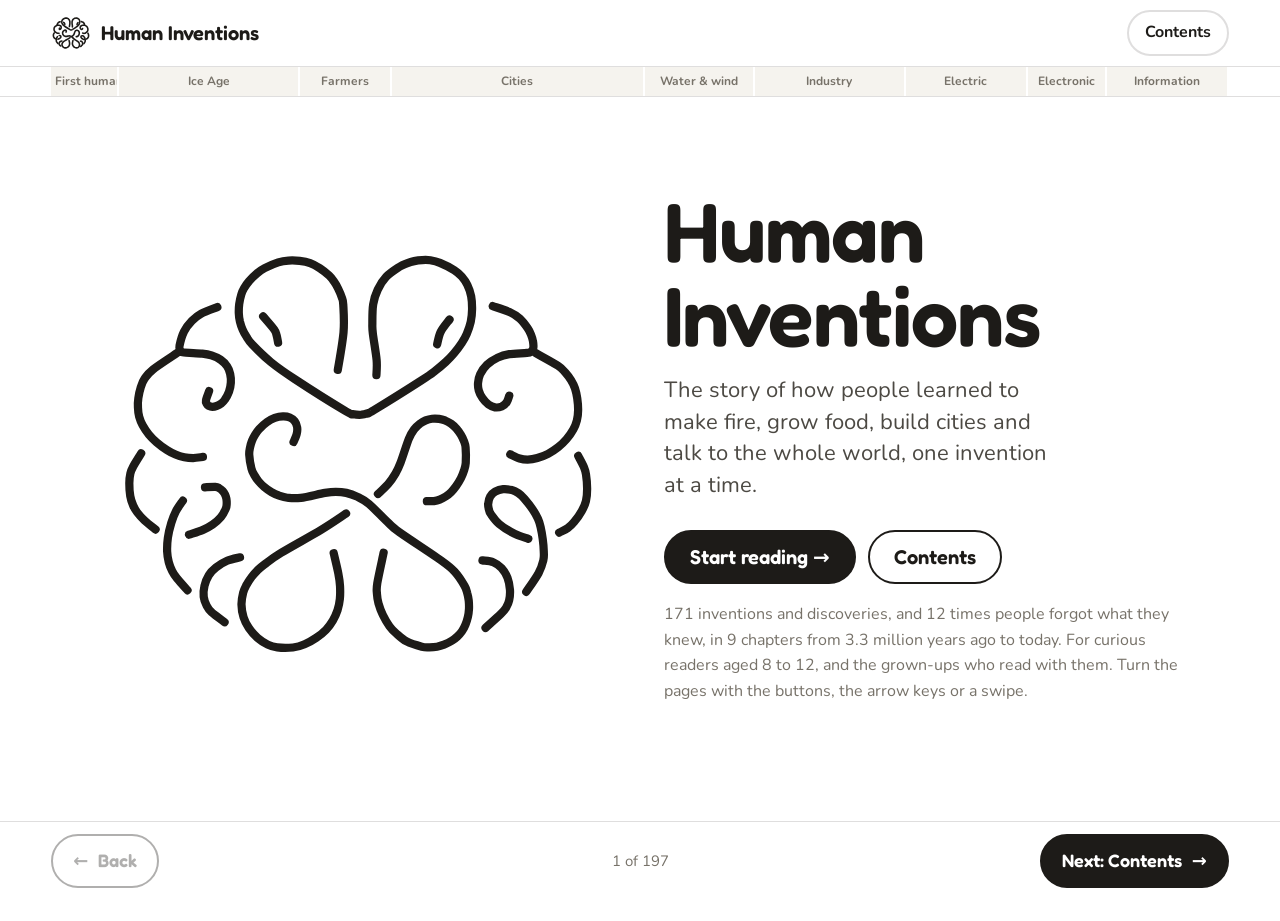
==== story/index.html @ f58d455e "Add the picture book: Human Inventions for ages 8 to 12 A children's encyclopedia at /story/ that te" ====
<!DOCTYPE html>
<html lang="en">
<head>
<meta charset="utf-8">
<meta name="viewport" content="width=device-width, initial-scale=1">
<title>Human Inventions: the story</title>
<meta name="description" content="A picture-book encyclopedia for curious readers aged 8 to 12: the story of human inventions in time order, from the first stone tool to AI.">
<meta property="og:type" content="website">
<meta property="og:title" content="Human Inventions: the story">
<meta property="og:description" content="The story of human inventions in time order, from the first stone tool to AI, for readers aged 8 to 12.">
<meta property="og:url" content="https://y87cbw5jrm-svg.github.io/human-inventions/story/">
<meta property="og:image" content="https://y87cbw5jrm-svg.github.io/human-inventions/story/og.png">
<meta name="twitter:card" content="summary_large_image">
<link rel="icon" href="../logo.svg" type="image/svg+xml">
<link rel="preconnect" href="https://fonts.googleapis.com">
<link rel="preconnect" href="https://fonts.gstatic.com" crossorigin>
<link rel="stylesheet" href="https://fonts.googleapis.com/css2?family=Fredoka:wght@500;600&family=Nunito:wght@400;600;700;800&display=swap">
<link rel="stylesheet" href="story.css">
</head>
<body>
<svg width="0" height="0" style="position:absolute" aria-hidden="true"><defs><g id="brand-mark"><path d="M761.0 142.0C766.4 143.9 784.6 149.4 793.4 153.4C802.2 157.5 807.7 161.1 813.6 166.3C819.5 171.6 825.1 179.6 828.7 184.9C832.4 190.1 833.8 193.9 835.5 198.1C837.2 202.3 838.5 205.9 839.1 210.2C839.8 214.4 840.4 219.9 839.7 223.4C839.0 226.8 836.9 229.2 834.9 230.8C832.8 232.4 834.3 232.3 827.3 233.0C820.3 233.8 802.5 233.9 793.1 235.4C783.6 236.9 777.8 238.7 770.6 242.1C763.4 245.6 755.4 250.5 749.7 255.9C744.0 261.3 739.3 268.6 736.5 274.4C733.6 280.3 732.9 285.8 732.4 291.0C732.0 296.3 732.3 301.0 733.8 306.0C735.2 311.0 737.9 316.4 741.1 320.9C744.2 325.4 748.7 330.2 752.7 333.2C756.7 336.1 760.9 338.0 765.2 338.7C769.4 339.3 774.5 338.6 778.3 337.0C782.1 335.3 785.6 332.4 788.0 328.9C790.5 325.4 792.2 318.1 793.0 316.0"/><path d="M226.0 144.0C220.8 146.1 203.1 152.0 194.8 156.5C186.6 160.9 182.1 164.9 176.5 170.7C170.9 176.5 165.2 183.5 161.2 191.5C157.2 199.5 153.8 212.9 152.6 218.8C151.3 224.7 152.6 224.9 153.6 227.1C154.5 229.2 151.2 230.5 158.4 231.7C165.6 232.9 187.4 233.2 196.8 234.2C206.1 235.2 208.5 235.8 214.5 237.9C220.4 239.9 227.2 242.7 232.3 246.2C237.4 249.7 241.8 254.3 244.9 258.9C248.0 263.4 249.7 268.2 250.9 273.5C252.1 278.8 252.6 284.8 252.2 290.6C251.9 296.3 250.6 302.6 248.7 308.1C246.7 313.6 243.2 319.9 240.6 323.7C238.1 327.6 236.2 329.1 233.6 331.1C231.0 333.1 228.1 334.8 225.1 335.9C222.2 337.0 218.8 337.7 216.2 337.7C213.6 337.7 211.3 336.9 209.5 335.9C207.6 335.0 206.3 333.6 205.4 331.8C204.4 329.9 203.1 329.1 203.9 325.0C204.6 320.8 209.0 310.0 210.0 307.0"/><path d="M315.0 162.0C318.5 166.2 331.8 181.1 336.2 187.2C340.5 193.3 339.8 194.3 341.1 198.6C342.4 202.9 343.5 210.6 344.0 213.0"/><path d="M677.0 168.0C674.1 172.0 663.8 183.9 659.8 191.9C655.8 199.9 654.1 212.0 653.0 216.0"/><path d="M460.0 266.0C461.9 253.8 469.3 214.0 471.1 192.9C472.9 171.8 471.2 150.5 470.6 139.2C470.0 127.9 469.3 130.1 467.6 124.9C465.9 119.7 463.0 113.0 460.5 107.9C458.1 102.9 455.8 98.7 452.8 94.5C449.9 90.3 447.7 87.0 443.1 82.7C438.5 78.4 431.3 72.6 425.1 68.5C419.0 64.5 412.7 60.8 406.2 58.4C399.6 56.0 393.0 54.9 386.0 54.1C379.0 53.3 371.0 53.0 364.1 53.5C357.1 54.0 352.0 54.6 344.3 57.1C336.6 59.5 324.8 64.8 317.9 68.3C311.1 71.8 308.3 74.0 303.3 78.1C298.3 82.3 292.1 88.5 287.9 93.2C283.8 98.0 280.9 102.2 278.3 106.5C275.8 110.9 274.2 114.0 272.6 119.2C271.0 124.5 269.3 131.9 268.5 138.0C267.7 144.1 267.5 150.4 267.7 156.0C267.9 161.6 268.6 166.4 269.8 171.7C271.1 176.9 272.9 182.6 275.1 187.6C277.2 192.6 279.5 196.8 282.7 201.7C285.9 206.6 286.2 208.8 294.1 217.0C302.0 225.2 316.2 239.6 330.0 250.8C343.8 262.0 352.8 268.4 376.8 284.1C400.8 299.9 455.0 334.0 474.0 345.3C493.1 356.6 485.7 350.7 491.0 352.0C496.3 353.3 501.4 353.2 505.8 353.0C510.1 352.7 513.2 351.8 517.2 350.3C521.1 348.9 512.2 355.0 529.7 344.3C547.2 333.7 602.2 299.3 622.1 286.5C642.1 273.7 641.3 273.7 649.3 267.6C657.2 261.6 663.7 256.0 669.8 250.4C675.8 244.7 680.5 239.9 685.6 233.8C690.8 227.7 696.6 220.1 700.8 213.7C704.9 207.4 707.6 202.7 710.5 195.9C713.4 189.1 716.4 180.8 718.2 172.8C719.9 164.8 720.7 156.4 720.8 148.0C720.9 139.7 720.5 130.6 719.0 122.8C717.5 114.9 714.8 107.4 711.7 101.0C708.7 94.7 705.1 89.5 700.9 84.7C696.6 79.9 693.4 76.7 686.3 72.2C679.2 67.8 666.1 61.3 658.4 58.1C650.6 54.9 645.5 54.0 639.7 53.0C634.0 52.1 629.2 52.3 624.0 52.6C618.8 52.8 613.3 53.5 608.3 54.6C603.3 55.6 598.9 57.0 594.1 58.8C589.3 60.7 586.3 61.4 579.5 65.8C572.8 70.2 560.8 77.9 553.8 85.2C546.8 92.6 541.8 101.1 537.6 110.0C533.4 118.9 530.4 127.7 528.7 138.7C526.9 149.7 527.2 166.5 527.1 176.0C527.0 185.5 526.7 183.9 528.1 195.6C529.5 207.4 534.2 233.4 535.4 246.8C536.5 260.2 535.1 271.1 535.0 276.0"/><path d="M374.0 406.0C375.0 403.4 379.1 394.9 380.2 390.1C381.4 385.4 381.6 381.3 381.0 377.3C380.3 373.2 378.7 368.9 376.3 365.7C373.9 362.6 370.5 360.1 366.7 358.5C362.9 356.9 358.2 356.1 353.3 356.3C348.4 356.4 342.6 357.5 337.5 359.3C332.3 361.2 327.3 363.9 322.3 367.4C317.4 370.9 311.7 376.3 307.8 380.4C304.0 384.6 301.5 388.2 299.1 392.1C296.7 396.0 294.8 399.8 293.2 403.8C291.6 407.9 290.4 412.0 289.5 416.6C288.7 421.1 287.5 424.2 288.0 431.1C288.4 437.9 290.5 451.1 292.2 457.6C293.8 464.2 295.6 466.2 297.9 470.3C300.2 474.4 302.8 478.3 306.0 482.2C309.3 486.1 313.2 490.1 317.4 493.7C321.5 497.2 326.3 500.5 331.1 503.3C335.9 506.1 341.1 508.4 346.2 510.3C351.4 512.1 355.0 513.5 362.0 514.3C369.0 515.0 375.8 516.1 388.0 514.5C400.2 512.9 423.7 506.8 435.1 504.8C446.4 502.9 449.2 502.7 456.1 502.7C463.0 502.7 469.6 503.2 476.5 504.8C483.4 506.3 490.1 508.5 497.4 512.1C504.7 515.7 510.6 518.1 520.3 526.2C530.1 534.4 546.1 551.9 556.0 561.0C565.9 570.2 561.6 568.3 579.4 581.1C597.2 593.8 644.7 624.6 662.8 637.6C680.9 650.6 680.7 651.1 687.9 659.0C695.2 667.0 702.3 678.7 706.2 685.5C710.1 692.2 710.1 694.7 711.4 699.5C712.8 704.2 713.7 708.9 714.3 714.0C714.8 719.1 715.0 724.7 714.8 730.0C714.5 735.3 713.8 740.7 712.7 745.8C711.5 750.9 709.9 756.0 708.0 760.7C706.1 765.3 703.8 769.7 701.2 773.6C698.5 777.5 695.3 781.0 692.0 784.0C688.7 787.1 685.7 789.5 681.4 792.1C677.1 794.7 671.0 797.7 666.3 799.6C661.5 801.5 657.5 802.7 652.7 803.6C648.0 804.4 642.9 804.7 638.0 804.7C633.0 804.7 630.5 805.4 623.1 803.5C615.7 801.6 601.9 797.7 593.7 793.4C585.4 789.2 579.1 782.9 573.6 778.0C568.1 773.1 564.9 770.1 560.5 764.0C556.1 757.9 550.9 748.8 547.3 741.4C543.7 734.0 540.9 726.2 539.0 719.4C537.1 712.7 536.4 707.4 536.0 700.8C535.6 694.3 534.6 693.3 536.7 680.0C538.9 666.7 547.0 630.8 549.0 621.0"/><path d="M78.0 428.0C75.5 432.2 66.3 446.5 62.8 453.0C59.3 459.5 58.4 461.4 57.1 466.9C55.8 472.4 55.1 478.7 55.0 486.0C55.0 493.4 55.6 503.6 56.8 510.8C58.0 518.1 60.2 524.0 62.5 529.3C64.7 534.6 66.6 537.8 70.3 542.7C74.0 547.6 78.6 553.0 84.6 558.5C90.5 564.1 102.4 573.1 106.0 576.0"/><path d="M795.0 430.0C798.0 431.3 807.6 436.4 813.2 438.1C818.9 439.8 823.2 440.4 828.9 440.3C834.6 440.1 841.0 439.0 847.6 437.1C854.2 435.2 861.7 432.4 868.4 428.9C875.1 425.5 881.9 421.0 887.8 416.3C893.8 411.6 899.4 406.2 904.3 400.5C909.2 394.8 914.0 388.1 917.4 381.9C920.7 375.8 922.9 369.9 924.5 363.6C926.1 357.3 926.7 351.1 926.8 344.0C926.9 336.9 926.1 328.2 925.1 321.1C924.1 314.1 922.7 307.6 920.7 301.7C918.7 295.9 916.1 291.1 913.0 286.0C909.9 280.9 906.2 275.9 901.9 271.1C897.6 266.4 897.0 264.0 887.4 257.7C877.7 251.3 851.2 237.1 844.0 233.0"/><path d="M927.0 433.0C928.8 436.6 935.5 448.7 938.1 454.8C940.6 460.8 941.1 462.1 942.1 469.1C943.2 476.1 944.3 488.4 944.3 497.0C944.3 505.6 943.8 513.3 942.0 520.4C940.3 527.6 937.7 533.2 933.9 540.0C930.1 546.8 923.7 555.8 919.1 561.3C914.6 566.9 911.4 569.8 906.5 573.3C901.6 576.7 892.7 580.5 890.0 582.0"/><path d="M198.0 435.0C194.8 435.3 184.9 437.0 178.9 437.1C172.8 437.1 167.4 436.6 161.7 435.5C156.0 434.4 150.3 432.7 144.7 430.3C139.1 428.0 134.1 425.4 128.0 421.5C121.8 417.5 113.8 411.6 108.0 406.6C102.2 401.7 97.6 397.1 93.1 391.6C88.6 386.1 84.1 379.5 80.9 373.6C77.8 367.8 75.7 362.3 74.1 356.6C72.6 350.8 72.0 344.9 71.8 339.0C71.5 333.1 71.5 327.6 72.5 321.0C73.4 314.4 75.4 305.5 77.4 299.2C79.4 293.0 80.5 289.1 84.4 283.4C88.4 277.7 90.5 273.4 101.1 265.0C111.7 256.6 140.2 238.3 148.0 233.0"/><path d="M202.0 494.0C205.4 493.8 217.5 492.7 222.1 493.0C226.7 493.3 227.4 494.5 229.7 495.8C232.1 497.1 234.3 498.9 236.1 500.8C237.9 502.7 239.4 504.9 240.7 507.5C241.9 510.1 243.0 513.1 243.6 516.3C244.1 519.5 244.3 523.4 244.1 526.7C243.9 530.0 244.1 531.7 242.2 535.9C240.4 540.1 237.2 546.7 232.9 551.8C228.6 556.9 222.4 562.4 216.6 566.6C210.8 570.7 205.7 573.4 198.1 576.6C190.5 579.9 175.5 584.4 171.0 586.0"/><path d="M538.0 507.0C541.3 503.8 551.9 494.6 557.6 487.9C563.3 481.2 568.1 473.9 572.2 466.9C576.3 459.9 577.7 457.0 582.0 445.8C586.3 434.6 593.6 410.5 598.0 399.6C602.5 388.8 605.4 385.5 608.9 380.7C612.5 375.8 615.7 373.4 619.3 370.6C623.0 367.9 626.7 365.7 630.7 364.0C634.7 362.4 638.8 361.3 643.1 360.8C647.4 360.3 652.4 360.5 656.7 361.0C660.9 361.6 664.4 362.6 668.3 364.1C672.2 365.7 676.2 367.8 679.8 370.4C683.5 373.0 687.0 376.2 690.2 379.7C693.3 383.3 696.5 387.6 698.9 391.6C701.3 395.5 703.1 399.4 704.7 403.5C706.2 407.7 707.5 409.2 708.2 416.5C708.8 423.7 709.0 439.3 708.5 446.9C707.9 454.5 706.5 457.2 704.9 462.1C703.4 466.9 701.7 471.2 699.2 476.1C696.7 480.9 693.2 486.8 690.1 491.3C686.9 495.9 683.5 499.9 680.2 503.2C676.8 506.6 673.6 509.2 669.9 511.6C666.2 514.0 661.7 516.3 657.9 517.8C654.0 519.4 650.9 520.1 646.7 520.7C642.6 521.2 635.3 520.9 633.0 521.0"/><path d="M159.0 520.0C156.7 523.5 149.2 533.5 145.4 540.7C141.7 547.9 139.1 554.6 136.5 563.2C133.9 571.7 131.2 582.7 129.9 592.0C128.6 601.3 128.2 611.0 128.5 618.9C128.8 626.8 130.0 633.0 131.6 639.3C133.2 645.6 135.6 651.6 138.3 656.9C140.9 662.2 142.7 664.8 147.7 671.0C152.6 677.2 164.6 690.2 168.0 694.0"/><path d="M476.0 545.0C468.0 550.2 448.9 563.7 427.9 576.4C406.9 589.1 368.4 609.9 350.0 621.2C331.7 632.4 325.4 638.0 317.7 643.7C309.9 649.4 307.9 651.4 303.7 655.5C299.5 659.7 295.9 663.8 292.4 668.5C288.9 673.2 285.2 678.8 282.5 683.8C279.8 688.9 277.7 692.4 276.1 698.8C274.5 705.2 272.7 714.1 272.9 722.0C273.0 730.0 274.5 738.9 276.9 746.4C279.2 753.9 282.6 760.4 287.1 767.1C291.6 773.8 297.9 781.0 304.0 786.4C310.1 791.8 317.6 796.3 323.9 799.5C330.3 802.6 334.1 804.1 342.2 805.0C350.4 806.0 364.0 806.1 372.9 805.1C381.8 804.0 388.0 802.0 395.5 798.8C403.1 795.7 411.3 790.9 418.2 786.2C425.1 781.6 431.6 776.2 437.0 770.7C442.3 765.1 446.6 759.3 450.3 752.9C454.1 746.6 457.2 739.6 459.5 732.6C461.7 725.5 463.2 718.5 464.0 710.7C464.8 703.0 464.7 694.2 464.3 686.0C463.8 677.8 463.1 672.1 461.0 661.4C459.0 650.8 453.5 628.6 452.0 622.0"/><path d="M270.0 630.0C265.8 631.1 252.8 633.4 245.0 636.7C237.2 640.0 229.2 645.2 223.3 649.9C217.4 654.6 213.1 658.8 209.4 664.7C205.7 670.7 202.6 678.5 201.0 685.4C199.3 692.4 198.8 700.0 199.5 706.5C200.2 713.0 202.8 719.4 205.4 724.4C207.9 729.4 209.2 731.5 214.9 736.8C220.7 742.0 235.8 752.8 240.0 756.0"/><path d="M741.0 636.0C744.5 636.6 755.8 637.1 761.9 639.5C768.1 642.0 773.4 645.8 778.0 650.8C782.6 655.8 786.8 662.7 789.6 669.7C792.3 676.7 793.8 685.7 794.4 693.0C794.9 700.3 794.1 707.6 792.8 713.5C791.6 719.3 789.4 723.6 786.7 728.1C784.0 732.5 783.2 733.7 776.5 740.2C769.9 746.6 751.9 762.5 747.0 767.0"/><path d="M830.0 594.0C825.7 592.4 813.3 589.4 803.9 584.6C794.5 579.9 781.5 571.9 773.7 565.4C765.9 559.0 760.4 550.5 757.0 545.7C753.6 540.8 754.1 539.5 753.3 536.3C752.4 533.0 751.6 530.1 752.1 526.1C752.5 522.1 753.6 516.0 755.9 512.1C758.2 508.1 761.4 504.8 765.6 502.4C769.8 500.0 775.6 498.1 781.1 497.6C786.5 497.1 793.3 498.1 798.2 499.4C803.2 500.6 806.6 502.5 810.7 505.4C814.8 508.2 818.1 511.2 822.8 516.5C827.4 521.8 834.3 530.5 838.6 537.0C843.0 543.4 846.2 549.5 848.8 555.2C851.3 560.8 852.3 564.4 853.9 571.0C855.4 577.6 857.1 586.8 858.1 594.8C859.2 602.7 859.9 611.8 860.1 618.7C860.2 625.6 860.9 628.9 859.2 635.9C857.5 643.0 855.4 650.6 849.9 660.8C844.3 671.0 830.0 691.0 826.0 697.0"/></g></defs></svg>
<header class="bar">
  <a class="brand" href="#start" aria-label="Human Inventions, back to the cover">
    <svg viewBox="0 0 1000 859" aria-hidden="true"><use href="#brand-mark"/></svg>
    <span>Human Inventions</span>
  </a>
  <p class="where" id="where"></p>
  <a class="tocbtn" href="#contents">Contents</a>
</header>
<div class="ribbon" id="ribbon" aria-label="Where this page is in history"></div>
<main id="book" tabindex="-1"></main>
<nav class="pager" id="pager" aria-label="Turn the page"></nav>
<script src="../data.js"></script>
<script src="art.js"></script>
<script src="stories-a.js"></script>
<script src="stories-b.js"></script>
<script src="story.js"></script>
</body>
</html>
---- story/story.css ----
/* VOICE   a learning book for children aged 8 to 12: warm, clear and curious, never babyish
   IDEA    a picture-book encyclopedia: every spread is one invention, and the pages turn in time order
   PICTURE a drawn illustration on a soft colour plate in the invention's category colour
   COLOUR  white paper and deep ink; category colours for the plates; a ribbon of all of history on top
   TYPE    Fredoka for titles, Nunito for reading
   LAYOUT  laptop: plate left, story right, big Back and Next below; phone: plate, story, pager pinned to the bottom */

:root {
  color-scheme: light;
  --paper: #ffffff; --ink: #1d1b18; --ink-2: #4c4943; --muted: #777269; --line: rgba(29, 27, 24, .14);
  --wash: #f5f3ee; --shadow: 0 10px 30px rgba(29, 27, 24, .10);
  --c-tools: #2a78d6; --c-energy: #eb6834; --c-shelter: #1baf7a; --c-food: #eda100;
  --c-body: #e87ba4; --c-move: #008300; --c-ideas: #6250d6; --c-electric: #e34948;
  --lost: #2d2a35;
  --title: "Fredoka", "Nunito", system-ui, sans-serif;
  --text: "Nunito", system-ui, -apple-system, "Segoe UI", sans-serif;
}
@media (prefers-color-scheme: dark) {
  :root:where(:not([data-theme=light])) {
    color-scheme: dark;
    --paper: #141413; --ink: #f2f0ea; --ink-2: #cbc7bd; --muted: #9b968c; --line: rgba(255, 255, 255, .14);
    --wash: #201f1d; --shadow: 0 10px 30px rgba(0, 0, 0, .5);
    --c-tools: #3987e5; --c-energy: #d95926; --c-shelter: #199e70; --c-food: #c98500;
    --c-body: #d55181; --c-move: #0ca30c; --c-ideas: #9085e9; --c-electric: #e66767;
    --lost: #0b0a0f;
  }
}
:root[data-theme=dark] {
  color-scheme: dark;
  --paper: #141413; --ink: #f2f0ea; --ink-2: #cbc7bd; --muted: #9b968c; --line: rgba(255, 255, 255, .14);
  --wash: #201f1d; --shadow: 0 10px 30px rgba(0, 0, 0, .5);
  --c-tools: #3987e5; --c-energy: #d95926; --c-shelter: #199e70; --c-food: #c98500;
  --c-body: #d55181; --c-move: #0ca30c; --c-ideas: #9085e9; --c-electric: #e66767;
  --lost: #0b0a0f;
}

[hidden] { display: none !important; }
* { box-sizing: border-box; min-width: 0; }
html { scroll-padding-top: 120px; }
body { margin: 0; background: var(--paper); color: var(--ink); font: 19px/1.6 var(--text); overflow-x: clip; -webkit-font-smoothing: antialiased; padding-bottom: 96px; }
a { color: inherit; }
button { font: inherit; color: inherit; }
h1, h2, h3 { font-family: var(--title); font-weight: 600; letter-spacing: -.01em; margin: 0; text-wrap: balance; }
:focus-visible { outline: 3px solid var(--ink); outline-offset: 3px; border-radius: 6px; }
h1[tabindex]:focus { outline: none; }

/* header */
.bar { position: sticky; top: 0; z-index: 20; display: flex; align-items: center; gap: 16px; padding: 10px max(4vw, 16px); background: color-mix(in srgb, var(--paper) 92%, transparent); backdrop-filter: blur(8px); border-bottom: 1px solid var(--line); }
.brand { display: inline-flex; align-items: center; gap: 10px; text-decoration: none; font: 600 20px/1 var(--title); white-space: nowrap; flex: none; }
.brand svg { width: 40px; height: 34px; fill: none; stroke: currentColor; stroke-width: 40; stroke-linecap: round; stroke-linejoin: round; }
.where { margin: 0 auto 0 8px; font-size: 15px; color: var(--muted); white-space: nowrap; overflow: hidden; text-overflow: ellipsis; }
.tocbtn { flex: none; text-decoration: none; font-weight: 700; font-size: 16px; border: 2px solid var(--line); border-radius: 999px; padding: 8px 16px; }
.tocbtn:hover { border-color: var(--ink); }

/* the ribbon of all history */
.ribbon { position: sticky; top: 61px; z-index: 19; display: flex; height: 30px; padding: 0 max(4vw, 16px); background: var(--paper); border-bottom: 1px solid var(--line); }
.ribbon a { min-width: 58px; position: relative; display: block; height: 100%; text-decoration: none; border-right: 2px solid var(--paper); background: var(--wash); }
.ribbon a span { position: absolute; inset: 0; display: grid; place-items: center; font-size: 12px; font-weight: 700; color: var(--muted); overflow: hidden; white-space: nowrap; padding: 0 4px; }
.ribbon a.on { background: color-mix(in srgb, var(--ink) 12%, var(--paper)); }
.ribbon a.on span { color: var(--ink); }
.ribbon a:hover { background: color-mix(in srgb, var(--ink) 18%, var(--paper)); }
.ribbon .you { position: absolute; top: 3px; bottom: 3px; width: 6px; margin-left: -3px; border-radius: 3px; background: var(--ink); box-shadow: 0 0 0 2px var(--paper); pointer-events: none; }
.ribbon .ends { position: absolute; top: 100%; font-size: 12px; color: var(--muted); padding-top: 2px; }

main { max-width: 1180px; margin: 0 auto; padding: 28px max(4vw, 16px) 40px; outline: none; }

/* a spread: picture plate and story */
.spread { display: grid; grid-template-columns: minmax(0, 1fr) minmax(0, 1.08fr); gap: 52px; align-items: start; }
.plate { position: sticky; top: 118px; aspect-ratio: 1; border-radius: 32px; background: color-mix(in srgb, var(--c, var(--ink)) 16%, var(--paper)); display: grid; place-items: center; overflow: hidden; }
.plate svg.art { width: 84%; height: 84%; overflow: visible; }
.plate .when { position: absolute; left: 18px; bottom: 16px; right: 18px; display: flex; flex-wrap: wrap; gap: 8px; }
.pill { display: inline-flex; align-items: center; gap: 6px; background: var(--paper); color: var(--ink); border-radius: 999px; padding: 6px 14px; font: 600 16px/1.2 var(--title); box-shadow: var(--shadow); }
.spread.lost .plate { background: var(--lost); }
.label { display: flex; align-items: center; gap: 10px; flex-wrap: wrap; font-size: 15px; font-weight: 700; color: var(--muted); margin-bottom: 10px; }
.label .dot { width: 12px; height: 12px; border-radius: 50%; background: var(--c, var(--ink)); }
.badge { display: inline-block; font: 600 14px/1 var(--title); border-radius: 999px; padding: 6px 11px; background: var(--wash); color: var(--ink); }
.badge.lostb { background: var(--lost); color: #f2f0ea; }
.spread h1 { font-size: clamp(36px, 5vw, 58px); line-height: 1.04; }
.facts { display: flex; flex-wrap: wrap; gap: 8px 18px; margin: 14px 0 6px; font-size: 16px; color: var(--ink-2); }
.facts b { color: var(--ink); font-weight: 800; }
.story p { margin: 14px 0 0; max-width: 62ch; }
.story p:first-child::first-letter { font: 600 1.35em/1 var(--title); }
.box { margin-top: 22px; border-radius: 22px; padding: 16px 20px; font-size: 18px; }
.box h2 { font-size: 20px; margin-bottom: 4px; }
.wow { background: color-mix(in srgb, var(--c, var(--ink)) 14%, var(--paper)); }
.big { background: var(--wash); }
.today { margin-top: 18px; font-weight: 700; }
.kin { display: flex; flex-wrap: wrap; align-items: center; gap: 8px; margin-top: 16px; }
.kin .kl { font-size: 15px; font-weight: 800; color: var(--muted); margin-right: 2px; }
.chip { display: inline-flex; align-items: center; gap: 7px; text-decoration: none; border: 2px solid var(--line); border-radius: 999px; padding: 5px 13px 5px 10px; font-size: 15px; font-weight: 700; background: var(--paper); }
.chip:hover { border-color: var(--ink); }
.chip i { width: 10px; height: 10px; border-radius: 50%; background: var(--c, var(--ink)); flex: none; }

/* chapter opener */
.chap h1 { font-size: clamp(40px, 6vw, 68px); }
.chapno { font: 600 22px/1 var(--title); color: var(--muted); margin-bottom: 8px; }
.years { font: 600 20px/1.3 var(--title); margin-top: 10px; color: var(--ink-2); }
.inlist { columns: 2; column-gap: 24px; margin: 22px 0 0; padding: 0; list-style: none; font-size: 16px; }
.inlist li { break-inside: avoid; padding: 3px 0; }
.inlist a { text-decoration: none; display: inline-flex; align-items: center; gap: 8px; }
.inlist a:hover { text-decoration: underline; }
.inlist i { width: 9px; height: 9px; border-radius: 50%; background: var(--c, var(--ink)); flex: none; }
.inlist .lost i { background: var(--lost); outline: 2px solid var(--muted); }

/* cover */
.cover { display: grid; grid-template-columns: minmax(0, 1fr) minmax(0, 1fr); gap: 48px; align-items: center; min-height: calc(100svh - 240px); }
.cover .logo { width: 100%; max-width: 520px; aspect-ratio: 1000 / 859; fill: none; stroke: var(--ink); stroke-width: 16; stroke-linecap: round; stroke-linejoin: round; justify-self: center; }
.cover h1 { font-size: clamp(46px, 7vw, 84px); line-height: 1; }
.cover .sub { font-size: 22px; line-height: 1.45; color: var(--ink-2); margin: 18px 0 0; max-width: 30ch; }
.cover .note { font-size: 16px; color: var(--muted); margin-top: 18px; }
.btns { display: flex; flex-wrap: wrap; gap: 12px; margin-top: 28px; }
.btn { display: inline-flex; align-items: center; gap: 10px; min-height: 54px; padding: 10px 24px; border-radius: 999px; font: 600 20px/1.2 var(--title); text-decoration: none; border: 2px solid var(--ink); background: var(--paper); color: var(--ink); cursor: pointer; }
.btn.main { background: var(--ink); color: var(--paper); }
.btn:hover { transform: translateY(-1px); }

/* contents */
.toc h1 { font-size: clamp(40px, 6vw, 64px); margin-bottom: 8px; }
.toc .grid { display: grid; grid-template-columns: repeat(auto-fit, minmax(330px, 1fr)); gap: 22px; margin-top: 24px; }
.toc .card { border: 2px solid var(--line); border-radius: 24px; padding: 18px 20px; }
.toc .card h2 { font-size: 24px; line-height: 1.15; }
.toc .card h2 a { text-decoration: none; }
.toc .card h2 a:hover { text-decoration: underline; }
.toc .card .years { font-size: 16px; margin-top: 4px; }
.toc .inlist { font-size: 15px; margin-top: 12px; }

/* end */

/* pager */
.pager { position: fixed; left: 0; right: 0; bottom: 0; z-index: 20; display: grid; grid-template-columns: minmax(0, 1fr) auto minmax(0, 1fr); align-items: center; gap: 12px; padding: 12px max(4vw, 16px) max(12px, env(safe-area-inset-bottom)); background: color-mix(in srgb, var(--paper) 94%, transparent); backdrop-filter: blur(8px); border-top: 1px solid var(--line); }
.pager button { display: flex; align-items: center; gap: 10px; min-height: 54px; border-radius: 999px; border: 2px solid var(--ink); background: var(--paper); padding: 8px 20px; cursor: pointer; font: 600 18px/1.2 var(--title); max-width: 100%; }
.pager button span { overflow: hidden; text-overflow: ellipsis; white-space: nowrap; }
.pager button:disabled { opacity: .35; cursor: default; }
.pager .next { justify-self: end; background: var(--ink); color: var(--paper); }
.pager .prev { justify-self: start; }
.pager .count { font-size: 15px; color: var(--muted); white-space: nowrap; font-variant-numeric: tabular-nums; }

@media (max-width: 860px) {
  .spread, .cover { grid-template-columns: minmax(0, 1fr); gap: 24px; }
  .plate { position: relative; top: 0; max-width: 460px; width: 100%; justify-self: center; }
  .cover { min-height: 0; }
  .cover .logo { max-width: 340px; }
}
@media (max-width: 600px) {
  body { font-size: 18px; }
  .bar { gap: 10px; }
  .brand span { display: none; }
  .ribbon { top: 59px; height: 24px; }
  .ribbon a span { display: none; }
  .ribbon a { min-width: 10px; }
  .pager button { min-height: 50px; padding: 8px 14px; font-size: 16px; }
  .pager .nm { display: none; }
  .pager button { padding: 8px 22px; }
  .plate { aspect-ratio: 5 / 4; border-radius: 24px; }
  .plate svg.art { width: 74%; height: 92%; }
  .plate .when { left: 12px; bottom: 12px; }
  .pill { font-size: 14px; padding: 5px 11px; }
  .inlist { columns: 1; }
  .toc .grid { grid-template-columns: minmax(0, 1fr); }
}
@media (prefers-reduced-motion: no-preference) {
  main.turn { animation: turn .28s ease-out; }
  @keyframes turn { from { opacity: 0; transform: translateX(14px); } to { opacity: 1; transform: none; } }
}

/* drawn pictures: ink outlines with flat fills */
.art { --wood: #b9804c; --stone: #b8b1a5; --leaf: #58b05a; --fire: #ff8a1f; --flame: #ffd23f; --water: #5aaee6; --metal: #c8cdd5; --gold: #f2c14e; --copper: #d0814a; --iron: #727a86; --red: #e34948; --sky: #bfe3fa; --earth: #a8743f; --night: #2d3250; --clay: #d9774a; --sand: #ecd29c; --cloth: #e9d8c4; }
@media (prefers-color-scheme: dark) {
  :root:where(:not([data-theme=light])) .art { --wood: #9a6a3e; --stone: #8e887d; --leaf: #3f9441; --water: #3d8cc4; --metal: #9aa1ab; --sky: #2e4a5e; --earth: #87592c; --sand: #b09460; --cloth: #a89582; --iron: #5d6470; }
}
.art .ln { fill: none; stroke: var(--ink); stroke-width: var(--sw, 2.6); stroke-linecap: round; stroke-linejoin: round; }
.art .f { stroke: var(--ink); stroke-width: var(--sw, 2.6); stroke-linecap: round; stroke-linejoin: round; }
.art .th { stroke-width: calc(var(--sw, 2.6) * .62); }
.art .fnone { fill: none; }
.art .fade { opacity: .6; }
.art .fade .f, .art .fade .ln { stroke-dasharray: 5 5; }
.art .fa { fill: var(--c, var(--ink)); }
.art .fb { fill: color-mix(in srgb, var(--c, var(--ink)) 45%, var(--paper)); }
.art .fw { fill: var(--paper); }
.art .fk { fill: var(--ink); }
.art .wood { fill: var(--wood); } .art .stone { fill: var(--stone); } .art .leaf { fill: var(--leaf); }
.art .fire { fill: var(--fire); } .art .flame { fill: var(--flame); } .art .water { fill: var(--water); }
.art .metal { fill: var(--metal); } .art .gold { fill: var(--gold); } .art .copper { fill: var(--copper); }
.art .iron { fill: var(--iron); } .art .red { fill: var(--red); } .art .sky { fill: var(--sky); }
.art .earth { fill: var(--earth); } .art .night { fill: var(--night); } .art .clay { fill: var(--clay); }
.art .sand { fill: var(--sand); } .art .cloth { fill: var(--cloth); }
.art .nos { stroke: none; }
.art .tx { font-family: var(--title); font-weight: 700; fill: var(--ink); stroke: none; }
.spread.lost .art { --ink: #f2f0ea; --paper: #2d2a35; }
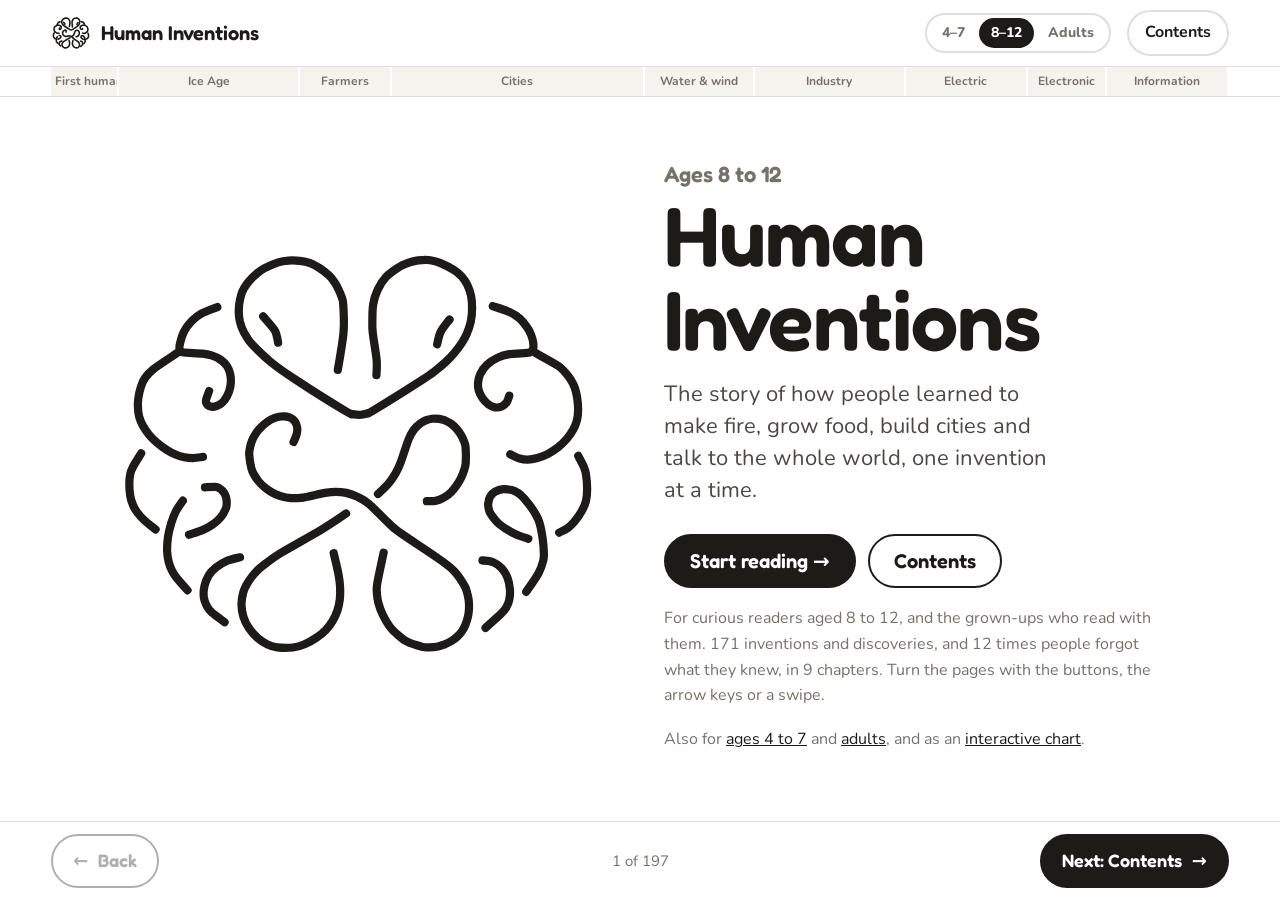
==== commit 1d3d19cc: "Add reading levels to the book: ages 4 to 7 and adults The book now has three reading levels that sh" ====
--- a/story/index.html
+++ b/story/index.html
@@ -32,8 +32,8 @@
 <nav class="pager" id="pager" aria-label="Turn the page"></nav>
 <script src="../data.js"></script>
 <script src="art.js"></script>
-<script src="stories-a.js"></script>
-<script src="stories-b.js"></script>
+<script src="text/kids-a.js"></script>
+<script src="text/kids-b.js"></script>
 <script src="story.js"></script>
 </body>
 </html>
--- a/story/story.css
+++ b/story/story.css
@@ -159,7 +159,7 @@
 }
 @media (prefers-reduced-motion: no-preference) {
   main.turn { animation: turn .28s ease-out; }
-  @keyframes turn { from { opacity: 0; transform: translateX(14px); } to { opacity: 1; transform: none; } }
+  @keyframes turn { from { opacity: 0; transform: translateY(8px); } to { opacity: 1; transform: none; } }
 }
 
 /* drawn pictures: ink outlines with flat fills */
@@ -186,3 +186,46 @@
 .art .nos { stroke: none; }
 .art .tx { font-family: var(--title); font-weight: 700; fill: var(--ink); stroke: none; }
 .spread.lost .art { --ink: #f2f0ea; --paper: #2d2a35; }
+
+/* reading levels */
+.levels { flex: none; display: flex; gap: 2px; padding: 3px; border: 2px solid var(--line); border-radius: 999px; }
+.levels a { text-decoration: none; font-weight: 800; font-size: 14px; line-height: 1; padding: 8px 12px; border-radius: 999px; color: var(--muted); white-space: nowrap; }
+.levels a:hover { color: var(--ink); }
+.levels a.on { background: var(--ink); color: var(--paper); }
+.box.ask { background: var(--paper); border: 2px dashed color-mix(in srgb, var(--c, var(--ink)) 55%, var(--paper)); }
+.sources { margin-top: 26px; padding-top: 14px; border-top: 1px solid var(--line); font-size: 14px; line-height: 1.5; color: var(--ink-2); }
+.sources h2 { font-size: 15px; margin-bottom: 4px; color: var(--ink); }
+.sources ul { margin: 0; padding-left: 18px; }
+.sources li { margin: 3px 0; }
+.chartline { margin-top: 10px; font-size: 15px; color: var(--ink-2); }
+.chartline a { color: var(--ink); font-weight: 700; }
+.cover .note a { color: var(--ink); }
+
+/* ages 4 to 7: big pictures, big words, nothing extra */
+body.lv-little .story p { font-size: 25px; line-height: 1.5; }
+body.lv-little .box { font-size: 21px; }
+body.lv-little .facts, body.lv-little .kin, body.lv-little .label .dot, body.lv-little .label .badge:not(.lostb) { display: none; }
+body.lv-little .label { font-size: 16px; }
+body.lv-little .spread h1 { font-size: clamp(40px, 5.6vw, 64px); }
+body.lv-little .today { font-size: 20px; }
+
+/* adults: a reading page */
+body.lv-adults .story p { font-size: 18px; line-height: 1.65; max-width: 68ch; }
+body.lv-adults .box { font-size: 16.5px; line-height: 1.55; }
+body.lv-adults .box h2 { font-size: 17px; }
+body.lv-adults .today { font-weight: 600; font-size: 17px; }
+body.lv-adults .spread { grid-template-columns: minmax(0, 0.8fr) minmax(0, 1.2fr); }
+@media (max-width: 860px) { body.lv-adults .spread { grid-template-columns: minmax(0, 1fr); } }
+@media (max-width: 760px) { .where { display: none; } .levels { margin-left: auto; } }
+@media (max-width: 600px) {
+  .levels a { font-size: 13px; padding: 7px 9px; }
+  .tocbtn { padding: 7px 12px; font-size: 14px; }
+  body.lv-little .story p { font-size: 22px; }
+}
+body.lv-little .spread:not(.lost) .label { display: none; }
+@media (max-width: 380px) {
+  .bar { gap: 6px; padding-left: 12px; padding-right: 12px; }
+  .brand svg { width: 32px; height: 28px; }
+  .levels a { font-size: 12px; padding: 6px 7px; }
+  .tocbtn { padding: 6px 10px; font-size: 13px; }
+}
